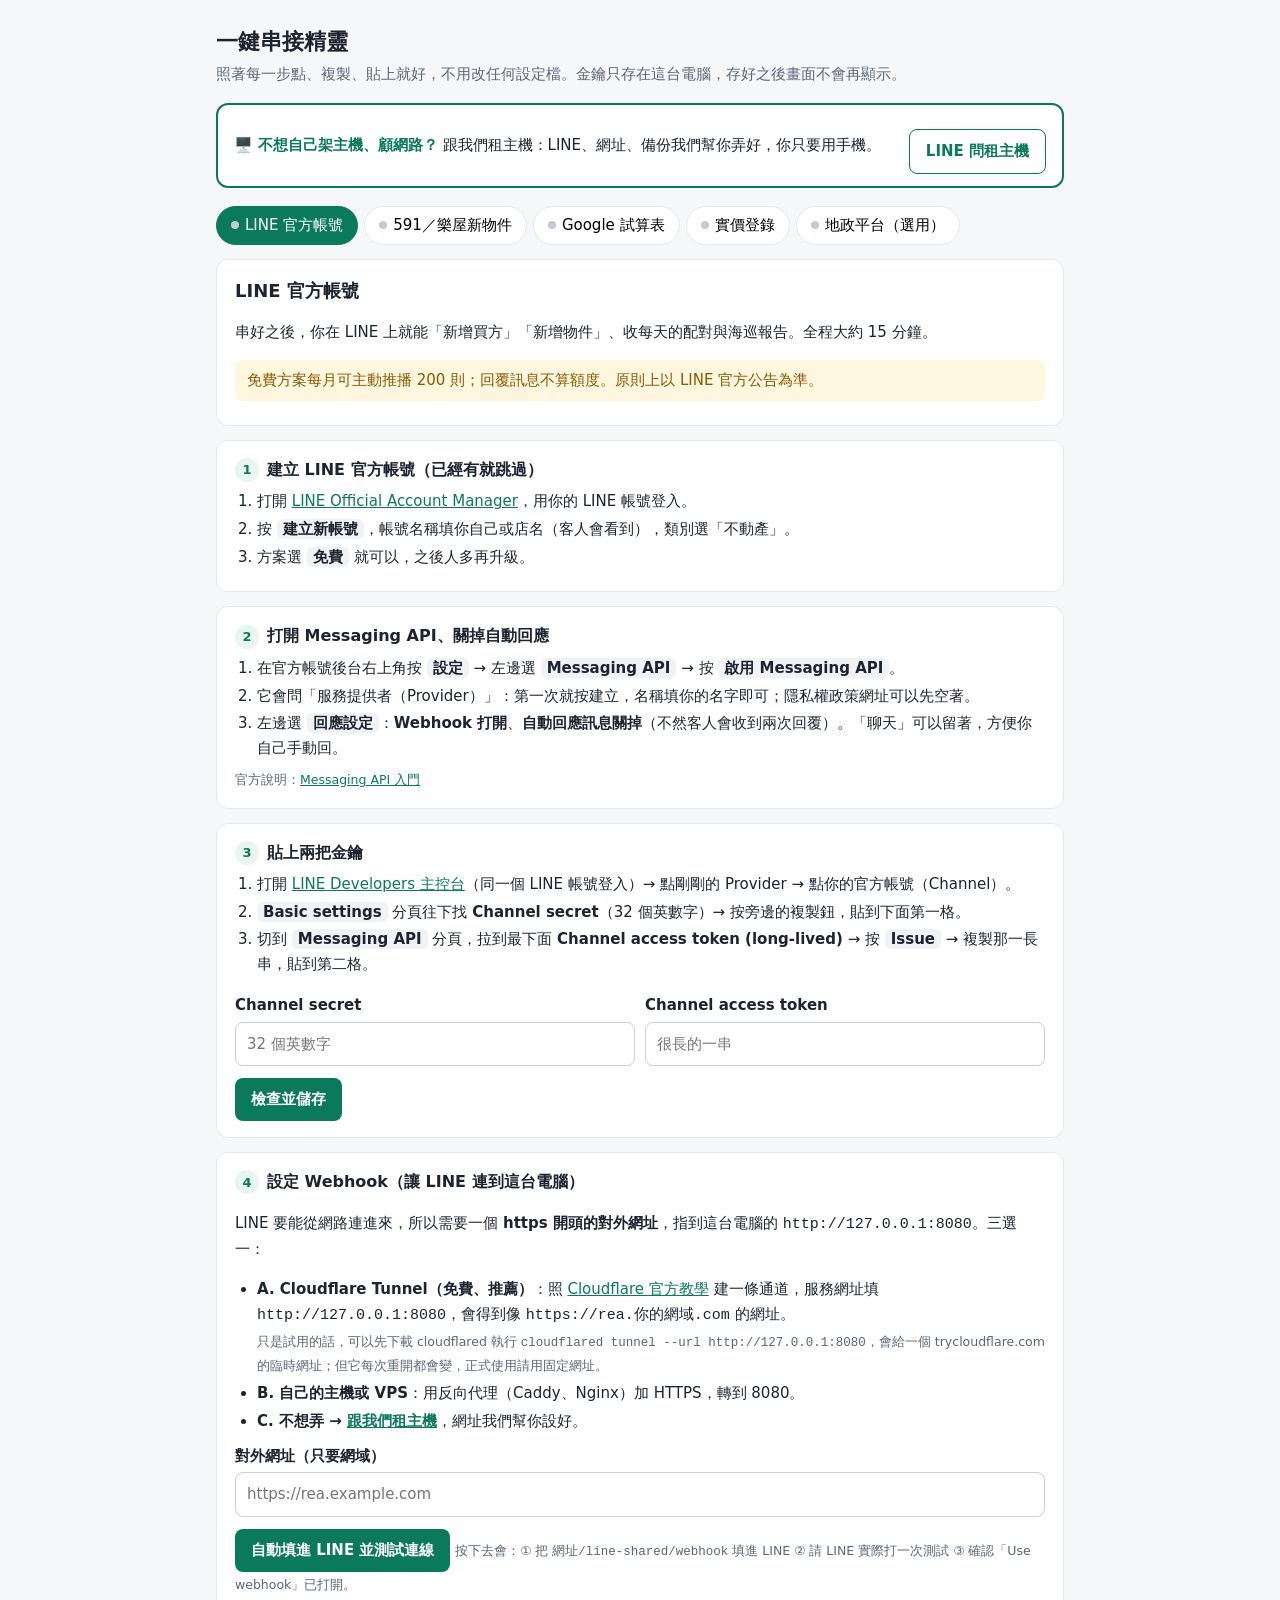
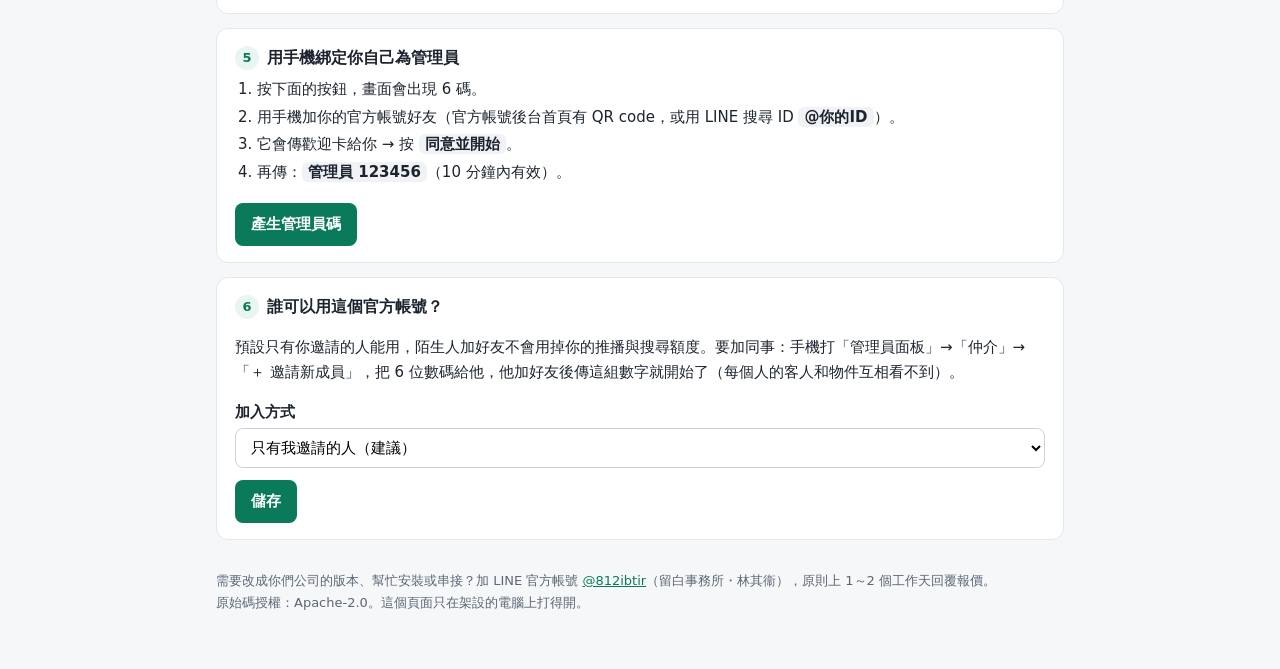
==== web/setup.html @ c6d4bff8 "首次公開版本（2026-10-27） Co-Authored-By: Claude Opus 5.5 <noreply@anthropic.com>" ====
<!doctype html>
<html lang="zh-Hant">
<head>
<meta charset="utf-8">
<meta name="viewport" content="width=device-width, initial-scale=1">
<title>房仲自動化神器｜一鍵串接精靈</title>
<style>
:root{--bg:#f6f7f9;--card:#fff;--ink:#1d2430;--mute:#5b6676;--line:#e3e7ee;--brand:#0b7a5a;--brand2:#e8f5f0;--bad:#b42318;--badbg:#fdecea;--warn:#8a5a00;--warnbg:#fff6e0}
*{box-sizing:border-box}
body{margin:0;background:var(--bg);color:var(--ink);font:15px/1.65 "Noto Sans TC","Microsoft JhengHei","PingFang TC",system-ui,sans-serif}
.wrap{max-width:880px;margin:0 auto;padding:20px 16px 60px}
h1{font-size:22px;margin:4px 0 2px}
.sub{color:var(--mute);margin:0 0 16px}
.rent{background:#fff;border:2px solid var(--brand);border-radius:12px;padding:12px 16px;display:flex;gap:12px;align-items:center;flex-wrap:wrap;margin-bottom:18px}
.rent b{color:var(--brand)}
.rent a{margin-left:auto}
nav{display:flex;gap:6px;flex-wrap:wrap;margin-bottom:14px}
nav button{border:1px solid var(--line);background:#fff;border-radius:999px;padding:6px 14px;cursor:pointer;font:inherit}
nav button.on{background:var(--brand);color:#fff;border-color:var(--brand)}
nav .dot{display:inline-block;width:8px;height:8px;border-radius:50%;background:#c4cad4;margin-right:6px;vertical-align:middle}
nav .dot.ok{background:#22a06b}
section{display:none}
section.on{display:block}
.card{background:var(--card);border:1px solid var(--line);border-radius:12px;padding:16px 18px;margin-bottom:14px}
.card h2{font-size:18px;margin:0 0 6px}
.card h3{font-size:16px;margin:0 0 6px;display:flex;align-items:center;gap:8px}
.num{display:inline-flex;width:24px;height:24px;border-radius:50%;background:var(--brand2);color:var(--brand);font-weight:700;align-items:center;justify-content:center;font-size:13px;flex:none}
.done .num{background:#22a06b;color:#fff}
ol,ul{padding-left:22px;margin:6px 0}
li{margin:3px 0}
.path{background:#f0f2f5;border-radius:6px;padding:1px 6px;font-weight:600;white-space:nowrap}
label{display:block;font-weight:600;margin:10px 0 4px}
input,select{width:100%;padding:9px 11px;border:1px solid #c9d0da;border-radius:8px;font:inherit;background:#fff}
input:focus,select:focus{outline:2px solid var(--brand);border-color:var(--brand)}
.row{display:flex;gap:10px;flex-wrap:wrap}
.row>*{flex:1 1 220px}
.btn{display:inline-block;margin-top:12px;background:var(--brand);color:#fff;border:0;border-radius:8px;padding:9px 16px;font:inherit;font-weight:600;cursor:pointer;text-decoration:none}
.btn.ghost{background:#fff;color:var(--brand);border:1px solid var(--brand)}
.btn.danger{background:#fff;color:var(--bad);border:1px solid #e5b5b0}
.btn:disabled{opacity:.55;cursor:wait}
.res{margin-top:12px;border-radius:8px;padding:10px 12px;display:none}
.res.ok{display:block;background:#e7f6ee;color:#0f5132}
.res.bad{display:block;background:var(--badbg);color:var(--bad)}
.res.info{display:block;background:var(--warnbg);color:var(--warn)}
.saved{color:#0f5132;font-weight:600}
.note{background:var(--warnbg);color:var(--warn);border-radius:8px;padding:8px 12px;margin:8px 0}
.code{font-size:30px;letter-spacing:6px;font-weight:700;color:var(--brand)}
.counties{display:grid;grid-template-columns:repeat(auto-fill,minmax(92px,1fr));gap:4px}
.counties label{font-weight:400;margin:0;display:flex;gap:6px;align-items:center}
.counties input{width:auto}
table{border-collapse:collapse;width:100%;font-size:14px}
th,td{border-bottom:1px solid var(--line);padding:6px;text-align:left}
.tablebox{overflow-x:auto}
small{color:var(--mute)}
a{color:var(--brand)}
footer{color:var(--mute);font-size:13px;margin-top:30px}
</style>
</head>
<body>
<div class="wrap">
  <h1>一鍵串接精靈</h1>
  <p class="sub">照著每一步點、複製、貼上就好，不用改任何設定檔。金鑰只存在這台電腦，存好之後畫面不會再顯示。</p>

  <div class="rent">
    <div>🖥️ <b>不想自己架主機、顧網路？</b> 跟我們租主機：LINE、網址、備份我們幫你弄好，你只要用手機。</div>
    <a class="btn ghost" id="rentLink" href="https://lin.ee/pdYGARu" target="_blank" rel="noopener">LINE 問租主機</a>
  </div>

  <div class="card" id="health" hidden style="border-color:#e5b5b0;background:var(--badbg)">
    <h2 style="color:var(--bad)">⚠️ 有串接出問題了</h2>
    <div id="health-list"></div>
  </div>

  <nav id="tabs">
    <button data-t="line" class="on"><span class="dot" id="d-line"></span>LINE 官方帳號</button>
    <button data-t="search"><span class="dot" id="d-search"></span>591／樂屋新物件</button>
    <button data-t="gsheet"><span class="dot" id="d-gsheet"></span>Google 試算表</button>
    <button data-t="lvr"><span class="dot" id="d-lvr"></span>實價登錄</button>
    <button data-t="moi"><span class="dot" id="d-moi"></span>地政平台（選用）</button>
  </nav>

  <!-- ═══════════ LINE ═══════════ -->
  <section id="s-line" class="on">
    <div class="card"><h2>LINE 官方帳號</h2>
      <p>串好之後，你在 LINE 上就能「新增買方」「新增物件」、收每天的配對與海巡報告。全程大約 15 分鐘。</p>
      <p class="note">免費方案每月可主動推播 200 則；回覆訊息不算額度。原則上以 LINE 官方公告為準。</p>
    </div>

    <div class="card" id="c-l1"><h3><span class="num">1</span>建立 LINE 官方帳號（已經有就跳過）</h3>
      <ol>
        <li>打開 <a href="https://manager.line.biz/" target="_blank" rel="noopener">LINE Official Account Manager</a>，用你的 LINE 帳號登入。</li>
        <li>按 <span class="path">建立新帳號</span>，帳號名稱填你自己或店名（客人會看到），類別選「不動產」。</li>
        <li>方案選 <span class="path">免費</span> 就可以，之後人多再升級。</li>
      </ol>
    </div>

    <div class="card" id="c-l2"><h3><span class="num">2</span>打開 Messaging API、關掉自動回應</h3>
      <ol>
        <li>在官方帳號後台右上角按 <span class="path">設定</span> → 左邊選 <span class="path">Messaging API</span> → 按 <span class="path">啟用 Messaging API</span>。</li>
        <li>它會問「服務提供者（Provider）」：第一次就按建立，名稱填你的名字即可；隱私權政策網址可以先空著。</li>
        <li>左邊選 <span class="path">回應設定</span>：<b>Webhook 打開</b>、<b>自動回應訊息關掉</b>（不然客人會收到兩次回覆）。「聊天」可以留著，方便你自己手動回。</li>
      </ol>
      <small>官方說明：<a href="https://developers.line.biz/zh-hant/docs/messaging-api/getting-started/" target="_blank" rel="noopener">Messaging API 入門</a></small>
    </div>

    <div class="card" id="c-l3"><h3><span class="num">3</span>貼上兩把金鑰</h3>
      <ol>
        <li>打開 <a href="https://developers.line.biz/console/" target="_blank" rel="noopener">LINE Developers 主控台</a>（同一個 LINE 帳號登入）→ 點剛剛的 Provider → 點你的官方帳號（Channel）。</li>
        <li><span class="path">Basic settings</span> 分頁往下找 <b>Channel secret</b>（32 個英數字）→ 按旁邊的複製鈕，貼到下面第一格。</li>
        <li>切到 <span class="path">Messaging API</span> 分頁，拉到最下面 <b>Channel access token (long-lived)</b> → 按 <span class="path">Issue</span> → 複製那一長串，貼到第二格。</li>
      </ol>
      <div class="row">
        <div><label for="l-secret">Channel secret</label><input id="l-secret" type="password" autocomplete="off" spellcheck="false" placeholder="32 個英數字"></div>
        <div><label for="l-token">Channel access token</label><input id="l-token" type="password" autocomplete="off" spellcheck="false" placeholder="很長的一串"></div>
      </div>
      <div id="l-keys-saved" class="saved" hidden>✓ 金鑰已存在這台電腦（不顯示內容）。要換新的就直接貼上再按一次。</div>
      <button class="btn" data-act="lineKeys">檢查並儲存</button>
      <div class="res" id="r-lineKeys"></div>
    </div>

    <div class="card" id="c-l4"><h3><span class="num">4</span>設定 Webhook（讓 LINE 連到這台電腦）</h3>
      <p>LINE 要能從網路連進來，所以需要一個 <b>https 開頭的對外網址</b>，指到這台電腦的 <code>http://127.0.0.1:8080</code>。三選一：</p>
      <ul>
        <li><b>A. Cloudflare Tunnel（免費、推薦）</b>：照 <a href="https://developers.cloudflare.com/cloudflare-one/connections/connect-networks/get-started/create-remote-tunnel/" target="_blank" rel="noopener">Cloudflare 官方教學</a> 建一條通道，服務網址填 <code>http://127.0.0.1:8080</code>，會得到像 <code>https://rea.你的網域.com</code> 的網址。<br><small>只是試用的話，可以先下載 cloudflared 執行 <code>cloudflared tunnel --url http://127.0.0.1:8080</code>，會給一個 trycloudflare.com 的臨時網址；但它每次重開都會變，正式使用請用固定網址。</small></li>
        <li><b>B. 自己的主機或 VPS</b>：用反向代理（Caddy、Nginx）加 HTTPS，轉到 8080。</li>
        <li><b>C. 不想弄 → <a href="https://lin.ee/pdYGARu" target="_blank" rel="noopener">跟我們租主機</a></b>，網址我們幫你設好。</li>
      </ul>
      <label for="l-base">對外網址（只要網域）</label>
      <input id="l-base" placeholder="https://rea.example.com" spellcheck="false">
      <button class="btn" data-act="lineWebhook">自動填進 LINE 並測試連線</button>
      <div class="res" id="r-lineWebhook"></div>
      <small>按下去會：① 把 <code>網址/line-shared/webhook</code> 填進 LINE ② 請 LINE 實際打一次測試 ③ 確認「Use webhook」已打開。</small>
    </div>

    <div class="card" id="c-l5"><h3><span class="num">5</span>用手機綁定你自己為管理員</h3>
      <ol>
        <li>按下面的按鈕，畫面會出現 6 碼。</li>
        <li>用手機加你的官方帳號好友（官方帳號後台首頁有 QR code，或用 LINE 搜尋 ID <span id="l-basic" class="path">@你的ID</span>）。</li>
        <li>它會傳歡迎卡給你 → 按 <span class="path">同意並開始</span>。</li>
        <li>再傳：<span class="path">管理員 <span id="l-code-inline">123456</span></span>（10 分鐘內有效）。</li>
      </ol>
      <button class="btn" data-act="lineClaim">產生管理員碼</button>
      <div class="res" id="r-lineClaim"></div>
    </div>

    <div class="card" id="c-l6"><h3><span class="num">6</span>誰可以用這個官方帳號？</h3>
      <p>預設只有你邀請的人能用，陌生人加好友不會用掉你的推播與搜尋額度。要加同事：手機打「管理員面板」→「仲介」→「＋ 邀請新成員」，把 6 位數碼給他，他加好友後傳這組數字就開始了（每個人的客人和物件互相看不到）。</p>
      <label for="l-signup">加入方式</label>
      <select id="l-signup"><option value="invite">只有我邀請的人（建議）</option><option value="open">任何加好友的人都能按「同意並開始」</option></select>
      <button class="btn" data-act="lineSignup">儲存</button>
      <div class="res" id="r-lineSignup"></div>
    </div>
  </section>

  <!-- ═══════════ 591 / 樂屋 ═══════════ -->
  <section id="s-search">
    <div class="card"><h2>591／樂屋等平台的新物件、想買房的貼文</h2>
      <p>591、樂屋等平台的條款<b>禁止爬蟲</b>，所以我們不直接抓網站，而是用「搜尋服務的官方 API」找最近一天新出現的公開頁面，只拿標題、摘要、網址，你點連結回原站看。這也是每天「今日報告」自動海巡的來源。</p>
      <p>不串也能用：LINE 上的「今日海巡」會給你一鍵開啟的搜尋連結，只是要自己點。</p>
    </div>
    <div class="card"><h3><span class="num">1</span>申請搜尋服務 API key（二選一）</h3>
      <ul>
        <li><b>Brave Search API</b>：到 <a href="https://api-dashboard.search.brave.com/" target="_blank" rel="noopener">Brave Search API 後台</a> 註冊 → 選免費或入門方案（需綁卡，有每月免費額度）→ <span class="path">API Keys</span> → <span class="path">Add API key</span> → 複製。</li>
        <li><b>Serper（Google 結果）</b>：到 <a href="https://serper.dev/" target="_blank" rel="noopener">serper.dev</a> 用 Email 註冊（註冊送免費查詢次數）→ 左邊 <span class="path">API Key</span> → 複製。</li>
      </ul>
      <small>費用與額度以各服務官網為準。系統預設全站每天最多 200 次查詢，額度用完當天自動停，不會一直扣。</small>
    </div>
    <div class="card"><h3><span class="num">2</span>貼上並測試</h3>
      <div class="row">
        <div><label for="s-provider">搜尋服務</label><select id="s-provider"><option value="brave">Brave Search API</option><option value="serper">Serper（Google）</option></select></div>
        <div><label for="s-key">API key</label><input id="s-key" type="password" autocomplete="off" spellcheck="false"></div>
      </div>
      <div id="s-saved" class="saved" hidden>✓ 已串接（不顯示金鑰）。</div>
      <button class="btn" data-act="search">測試並儲存</button>
      <button class="btn danger" data-clear="search">取消串接</button>
      <div class="res" id="r-search"></div>
      <small>測試時會實際查一次「591 最近一週的出售電梯大樓」，用掉 1 次額度。</small>
    </div>
  </section>

  <!-- ═══════════ Google Sheet ═══════════ -->
  <section id="s-gsheet">
    <div class="card"><h2>Google 試算表（客戶需求、物件清單）</h2>
      <p>你習慣用試算表記客人需求、自己的物件，就串進來：每天自動同步一次，LINE 上的配對就會用到。只讀不寫，不會改你的表。</p>
      <p class="note">試算表要開「知道連結的任何人可以檢視」。所以<b>表裡請只放需求條件和代號</b>（例：王先生→A001），不要放電話、身分證、地址——就算放了，系統也不會匯入這些欄位。</p>
    </div>
    <div class="card"><h3><span class="num">1</span>照範本建表</h3>
      <ol>
        <li>下載範本：<a href="/setup/template/customers.csv">客戶需求範本</a>、<a href="/setup/template/listings.csv">物件範本</a>。</li>
        <li>到 <a href="https://sheets.new" target="_blank" rel="noopener">Google 試算表</a> 開新表 → <span class="path">檔案</span> → <span class="path">匯入</span> → 上傳範本 → 「取代目前的工作表」。</li>
        <li>照第一列的欄位填你的資料（範本第二列是假資料，可以刪）。</li>
        <li>右上角 <span class="path">共用</span> → 一般存取權改成 <span class="path">知道連結的任何人</span>、角色 <span class="path">檢視者</span> → <span class="path">完成</span>。</li>
        <li>複製瀏覽器網址列整串，貼到下面。</li>
      </ol>
    </div>
    <div class="card"><h3><span class="num">2</span>貼上網址並檢查</h3>
      <label for="g-customers">客戶需求試算表網址</label>
      <input id="g-customers" type="password" autocomplete="off" spellcheck="false" placeholder="https://docs.google.com/spreadsheets/d/…/edit">
      <div id="g-customers-saved" class="saved" hidden>✓ 已串接（網址不顯示）。</div>
      <button class="btn" data-act="gsheetCustomers">檢查並儲存</button>
      <button class="btn ghost" data-act="gsheetSyncCustomers">立即同步</button>
      <div class="res" id="r-gsheetCustomers"></div>
      <label for="g-listings">物件試算表網址（選填）</label>
      <input id="g-listings" type="password" autocomplete="off" spellcheck="false" placeholder="https://docs.google.com/spreadsheets/d/…/edit">
      <div id="g-listings-saved" class="saved" hidden>✓ 已串接（網址不顯示）。</div>
      <button class="btn" data-act="gsheetListings">檢查並儲存</button>
      <button class="btn ghost" data-act="gsheetSyncListings">立即同步</button>
      <div class="res" id="r-gsheetListings"></div>
      <div><button class="btn danger" data-clear="gsheet">取消試算表串接</button></div>
      <small>「立即同步」要先完成 LINE 第 5 步（資料會放進管理員的資料夾）。物件表是「目前所有物件」的完整清單：表裡刪掉的物件會當成下架。</small>
    </div>
  </section>

  <!-- ═══════════ 實價登錄 ═══════════ -->
  <section id="s-lvr">
    <div class="card"><h2>內政部實價登錄（免金鑰、免費）</h2>
      <p>政府開放資料，不用申請。選你常跑的縣市，系統會下載最近一季的買賣資料，讓你查行政區的成交概況（筆數、單價中位數、最近幾筆）。只做概況，不做估價。</p>
      <small>資料來源：<a href="https://plvr.land.moi.gov.tw/DownloadOpenData" target="_blank" rel="noopener">內政部不動產交易實價查詢服務網・開放資料</a>（政府資料開放授權條款）。</small>
    </div>
    <div class="card"><h3><span class="num">1</span>選縣市並測試</h3>
      <div class="counties" id="lvr-counties"></div>
      <button class="btn" data-act="lvr">測試並儲存</button>
      <div class="res" id="r-lvr"></div>
    </div>
    <div class="card"><h3><span class="num">2</span>查行政區成交概況</h3>
      <div class="row">
        <div><label for="lq-county">縣市</label><select id="lq-county"></select></div>
        <div><label for="lq-district">行政區</label><select id="lq-district"><option value="">先選縣市</option></select></div>
      </div>
      <button class="btn" data-act="lvrQuery">查詢</button>
      <div class="res" id="r-lvrQuery"></div>
      <div class="tablebox" id="lq-table"></div>
    </div>
  </section>

  <!-- ═══════════ 地政平台 ═══════════ -->
  <section id="s-moi">
    <div class="card"><h2>內政部地政整合資訊服務共享協作平台（選用、按筆付費）</h2>
      <p>用地號查官方的<b>土地標示部</b>（面積、使用分區、公告現值等），不含所有權人。每查一筆都會收費（目前約新臺幣 1 元／筆，原則上以平台公告為準），所以預設不開。</p>
      <p class="note">這裡串的是政府官方 API，用的是你自己申請的金鑰，費用算在你的平台帳戶。系統不代管任何人的自然人憑證，也不會自動調閱謄本。</p>
    </div>
    <div class="card"><h3><span class="num">1</span>申請金鑰</h3>
      <ol>
        <li>打開 <a href="https://cop.land.moi.gov.tw/" target="_blank" rel="noopener">地政整合資訊服務共享協作平台</a> → 註冊會員（公司行號、事務所或個人），完成 Email 驗證。</li>
        <li>登入後申請介接服務，選 <span class="path">土地標示部</span>（依地號查詢），使用目的填「不動產經紀業務之物件資料核對」。</li>
        <li>核准後，到平台的應用程式／金鑰管理頁取得 <b>Client ID</b> 和 <b>安全碼（Secret）</b>，並依平台規定儲值或繳費。</li>
      </ol>
      <small>畫面與流程可能調整，詳細步驟見 <code>docs/金鑰申請.md</code>。</small>
    </div>
    <div class="card"><h3><span class="num">2</span>貼上並驗證（不會扣錢）</h3>
      <div class="row">
        <div><label for="m-id">Client ID</label><input id="m-id" type="password" autocomplete="off" spellcheck="false"></div>
        <div><label for="m-secret">安全碼（Secret）</label><input id="m-secret" type="password" autocomplete="off" spellcheck="false"></div>
        <div><label for="m-limit">每天最多查幾筆（防止誤扣）</label><input id="m-limit" inputmode="numeric" value="20"></div>
      </div>
      <div id="m-saved" class="saved" hidden>✓ 已串接（不顯示金鑰）。</div>
      <button class="btn" data-act="moi">驗證並儲存</button>
      <button class="btn danger" data-clear="moi">取消串接</button>
      <div class="res" id="r-moi"></div>
    </div>
    <div class="card"><h3><span class="num">3</span>查一筆土地標示部</h3>
      <div class="row">
        <div><label for="mq-unit">地政事務所代碼（2 碼英文）</label><input id="mq-unit" placeholder="例：AA" maxlength="2"></div>
        <div><label for="mq-sec">段代碼（4 碼）</label><input id="mq-sec" placeholder="例：0001" maxlength="4"></div>
        <div><label for="mq-no">地號</label><input id="mq-no" placeholder="例：123-4"></div>
      </div>
      <button class="btn ghost" data-act="moiQuery">查詢（查過的不再收費）</button>
      <button class="btn" data-act="moiQueryConfirm" hidden id="mq-confirm">確認查詢（會收費 1 筆）</button>
      <div class="res" id="r-moiQuery"></div>
      <div class="tablebox" id="mq-table"></div>
    </div>
  </section>

  <footer>
    <span class="custom-ad">需要改成你們公司的版本、幫忙安裝或串接？加 LINE 官方帳號 <a href="https://line.me/R/ti/p/@812ibtir" target="_blank" rel="noopener">@812ibtir</a>（留白事務所・林其衞），原則上 1～2 個工作天回覆報價。</span><br>
    原始碼授權：Apache-2.0。這個頁面只在架設的電腦上打得開。
  </footer>
</div>

<script>
const COUNTIES = ["台北市","新北市","基隆市","桃園市","新竹市","新竹縣","苗栗縣","台中市","彰化縣","南投縣","雲林縣","嘉義市","嘉義縣","台南市","高雄市","屏東縣","宜蘭縣","花蓮縣","台東縣","澎湖縣","金門縣","連江縣"];
const $ = id => document.getElementById(id);
let pollTimer = null;

async function api(path, body) {
  const opt = body === undefined ? {} : {method: "POST", headers: {"Content-Type": "application/json", "X-Rea-Setup": "1"}, body: JSON.stringify(body)};
  const r = await fetch("/setup/api/" + path, opt);
  try { return await r.json(); } catch (e) { return {ok: false, msg: "服務沒有回應，請確認程式還在跑（" + r.status + "）"}; }
}

function show(id, res) {
  const el = $("r-" + id);
  el.className = "res " + (res.ok ? "ok" : "bad");
  el.textContent = "";
  const p = document.createElement("div");
  p.textContent = (res.ok ? "✓ " : "✗ ") + (res.msg || "");
  el.appendChild(p);
  if (res.fix && res.fix.length) {
    const t = document.createElement("div"); t.textContent = "怎麼修："; t.style.marginTop = "6px"; el.appendChild(t);
    const ol = document.createElement("ol");
    res.fix.forEach(f => { const li = document.createElement("li"); li.textContent = f; ol.appendChild(li); });
    el.appendChild(ol);
  }
}

async function run(btn, id, path, body, after) {
  btn.disabled = true; const old = btn.textContent; btn.textContent = "處理中…";
  try { const res = await api(path, body); show(id, res); if (after) after(res); await refresh(); }
  finally { btn.disabled = false; btn.textContent = old; }
}

const ACTS = {
  lineKeys: b => run(b, "lineKeys", "line/keys", {secret: $("l-secret").value, token: $("l-token").value},
                     r => { if (r.ok) { $("l-secret").value = ""; $("l-token").value = ""; if (r.data.basic_id) $("l-basic").textContent = r.data.basic_id; } }),
  lineSignup: b => run(b, "lineSignup", "line/signup", {mode: $("l-signup").value}),
  lineWebhook: b => run(b, "lineWebhook", "line/webhook", {public_base: $("l-base").value}),
  lineClaim: b => run(b, "lineClaim", "line/claim", {}, r => {
    if (!r.ok) return;
    $("l-code-inline").textContent = r.data.code;
    const el = $("r-lineClaim"); el.className = "res info"; el.textContent = "";
    const c = document.createElement("div"); c.className = "code"; c.textContent = r.data.code; el.appendChild(c);
    const t = document.createElement("div"); t.textContent = "用手機傳「管理員 " + r.data.code + "」給官方帳號。傳了之後這裡會自動打勾。"; el.appendChild(t);
    clearInterval(pollTimer); let n = 0;
    pollTimer = setInterval(async () => { n++; const s = await api("status"); paint(s);
      if (s.line.admin) { clearInterval(pollTimer); show("lineClaim", {ok: true, msg: "綁定完成！你已經是管理員，可以在 LINE 打「功能」開始用。"}); }
      if (n > 200) clearInterval(pollTimer); }, 3000);
  }),
  search: b => run(b, "search", "search/check", {provider: $("s-provider").value, key: $("s-key").value}, r => { if (r.ok) $("s-key").value = ""; }),
  gsheetCustomers: b => run(b, "gsheetCustomers", "gsheet/check", {kind: "customers", url: $("g-customers").value}, r => { if (r.ok) $("g-customers").value = ""; }),
  gsheetListings: b => run(b, "gsheetListings", "gsheet/check", {kind: "listings", url: $("g-listings").value}, r => { if (r.ok) $("g-listings").value = ""; }),
  gsheetSyncCustomers: b => run(b, "gsheetCustomers", "gsheet/sync", {kind: "customers"}),
  gsheetSyncListings: b => run(b, "gsheetListings", "gsheet/sync", {kind: "listings"}),
  lvr: b => run(b, "lvr", "lvr/check", {counties: [...document.querySelectorAll("#lvr-counties input:checked")].map(x => x.value).join("、")}),
  lvrQuery: b => run(b, "lvrQuery", "lvr/query", {county: $("lq-county").value, district: $("lq-district").value}, lvrResult),
  moi: b => run(b, "moi", "moi/check", {client_id: $("m-id").value, secret: $("m-secret").value, daily_limit: $("m-limit").value},
                r => { if (r.ok) { $("m-id").value = ""; $("m-secret").value = ""; } }),
  moiQuery: b => moiQ(b, false),
  moiQueryConfirm: b => moiQ(b, true),
};

function moiQ(b, confirm) {
  return run(b, "moiQuery", "moi/query", {unit: $("mq-unit").value, sec: $("mq-sec").value, no: $("mq-no").value, confirm},
    r => { $("mq-confirm").hidden = !(r.data && r.data.need_confirm); table("mq-table", r.ok ? Object.entries(r.data.fields || {}) : [], ["欄位", "值"]); });
}

function table(id, rows, head) {
  const box = $(id); box.textContent = "";
  if (!rows.length) return;
  const t = document.createElement("table"), tr = document.createElement("tr");
  head.forEach(h => { const th = document.createElement("th"); th.textContent = h; tr.appendChild(th); }); t.appendChild(tr);
  rows.forEach(r => { const tr = document.createElement("tr"); r.forEach(c => { const td = document.createElement("td"); td.textContent = c; tr.appendChild(td); }); t.appendChild(tr); });
  box.appendChild(t);
}

function lvrResult(r) {
  if (!r.ok) { table("lq-table", [], []); return; }
  if (r.data.districts) {
    const sel = $("lq-district"); sel.textContent = "";
    r.data.districts.forEach(d => { const o = document.createElement("option"); o.value = o.textContent = d; sel.appendChild(o); });
    table("lq-table", [], []); return;
  }
  table("lq-table", (r.data.recent || []).map(x => [x.date, x.type, x.place, x.ping, x.total_wan, x.unit_wan_per_ping]),
        ["交易日（民國）", "型態", "位置（政府原始資料）", "坪", "總價（萬）", "單價（萬/坪）"]);
}

function paint(s) {
  const f = s.fields;
  $("d-line").classList.toggle("ok", !!(s.line.keys && s.line.admin));
  $("d-search").classList.toggle("ok", !!s.search.key);
  $("d-gsheet").classList.toggle("ok", !!(s.gsheet.customers || s.gsheet.listings));
  $("d-lvr").classList.toggle("ok", !!s.lvr.counties);
  $("d-moi").classList.toggle("ok", !!s.moi.keys);
  $("l-keys-saved").hidden = !s.line.keys;
  $("c-l3").classList.toggle("done", !!s.line.keys);
  $("c-l4").classList.toggle("done", !!(s.line.keys && s.line.public_base && s.line.webhook_ok));
  $("c-l5").classList.toggle("done", !!s.line.admin);
  if (s.line.public_base && !$("l-base").value) $("l-base").value = s.line.public_base;
  $("s-saved").hidden = !s.search.key;
  if (s.search.provider) $("s-provider").value = s.search.provider;
  $("g-customers-saved").hidden = !s.gsheet.customers;
  $("g-listings-saved").hidden = !s.gsheet.listings;
  $("m-saved").hidden = !s.moi.keys;
  if (s.moi.daily_limit) $("m-limit").value = s.moi.daily_limit;
  const chosen = (s.lvr.counties || "").split("、").filter(Boolean);
  document.querySelectorAll("#lvr-counties input").forEach(x => { if (chosen.includes(x.value)) x.checked = true; });
  if (s.rent_url) $("rentLink").href = s.rent_url;
  if (s.signup_mode) $("l-signup").value = s.signup_mode;
  const NAMES = {line: "LINE 官方帳號", gsheet_customers: "Google 試算表（客戶）", gsheet_listings: "Google 試算表（物件）", search: "591／樂屋搜尋服務", moi: "地政平台"};
  const bad = Object.entries(s.health || {}).filter(([k, v]) => v && v.ok === false);
  const box = $("health-list"); box.textContent = "";
  bad.forEach(([k, v]) => { const d = document.createElement("div"); d.textContent = "・" + (NAMES[k] || k) + "：" + v.msg + "（" + (v.since || "").replace("T", " ").slice(0, 16) + " 起）"; box.appendChild(d); });
  $("health").hidden = !bad.length;
}

async function refresh() { paint(await api("status")); }

function init() {
  const box = $("lvr-counties"), sel = $("lq-county");
  COUNTIES.forEach(c => {
    const l = document.createElement("label"), i = document.createElement("input");
    i.type = "checkbox"; i.value = c; l.appendChild(i); l.appendChild(document.createTextNode(c)); box.appendChild(l);
    const o = document.createElement("option"); o.value = o.textContent = c; sel.appendChild(o);
  });
  sel.addEventListener("change", () => { $("lq-district").innerHTML = '<option value="">（按查詢載入行政區）</option>'; });
  sel.value = "台中市";
  document.querySelectorAll("#tabs button").forEach(b => b.addEventListener("click", () => {
    document.querySelectorAll("#tabs button").forEach(x => x.classList.toggle("on", x === b));
    document.querySelectorAll("section").forEach(s => s.classList.toggle("on", s.id === "s-" + b.dataset.t));
  }));
  document.querySelectorAll("[data-act]").forEach(b => b.addEventListener("click", () => ACTS[b.dataset.act](b)));
  document.querySelectorAll("[data-clear]").forEach(b => b.addEventListener("click", async () => {
    if (b.dataset.armed !== "1") { b.dataset.armed = "1"; b.textContent = "再按一次確定取消"; setTimeout(() => { b.dataset.armed = ""; b.textContent = "取消串接"; }, 4000); return; }
    b.dataset.armed = ""; const res = await api("clear", {group: b.dataset.clear}); alertBox(b, res); await refresh();
  }));
  refresh();
}
function alertBox(b, res) { const el = b.parentElement.querySelector(".res"); if (el) { show(el.id.slice(2), res); } }
init();
</script>
</body>
</html>
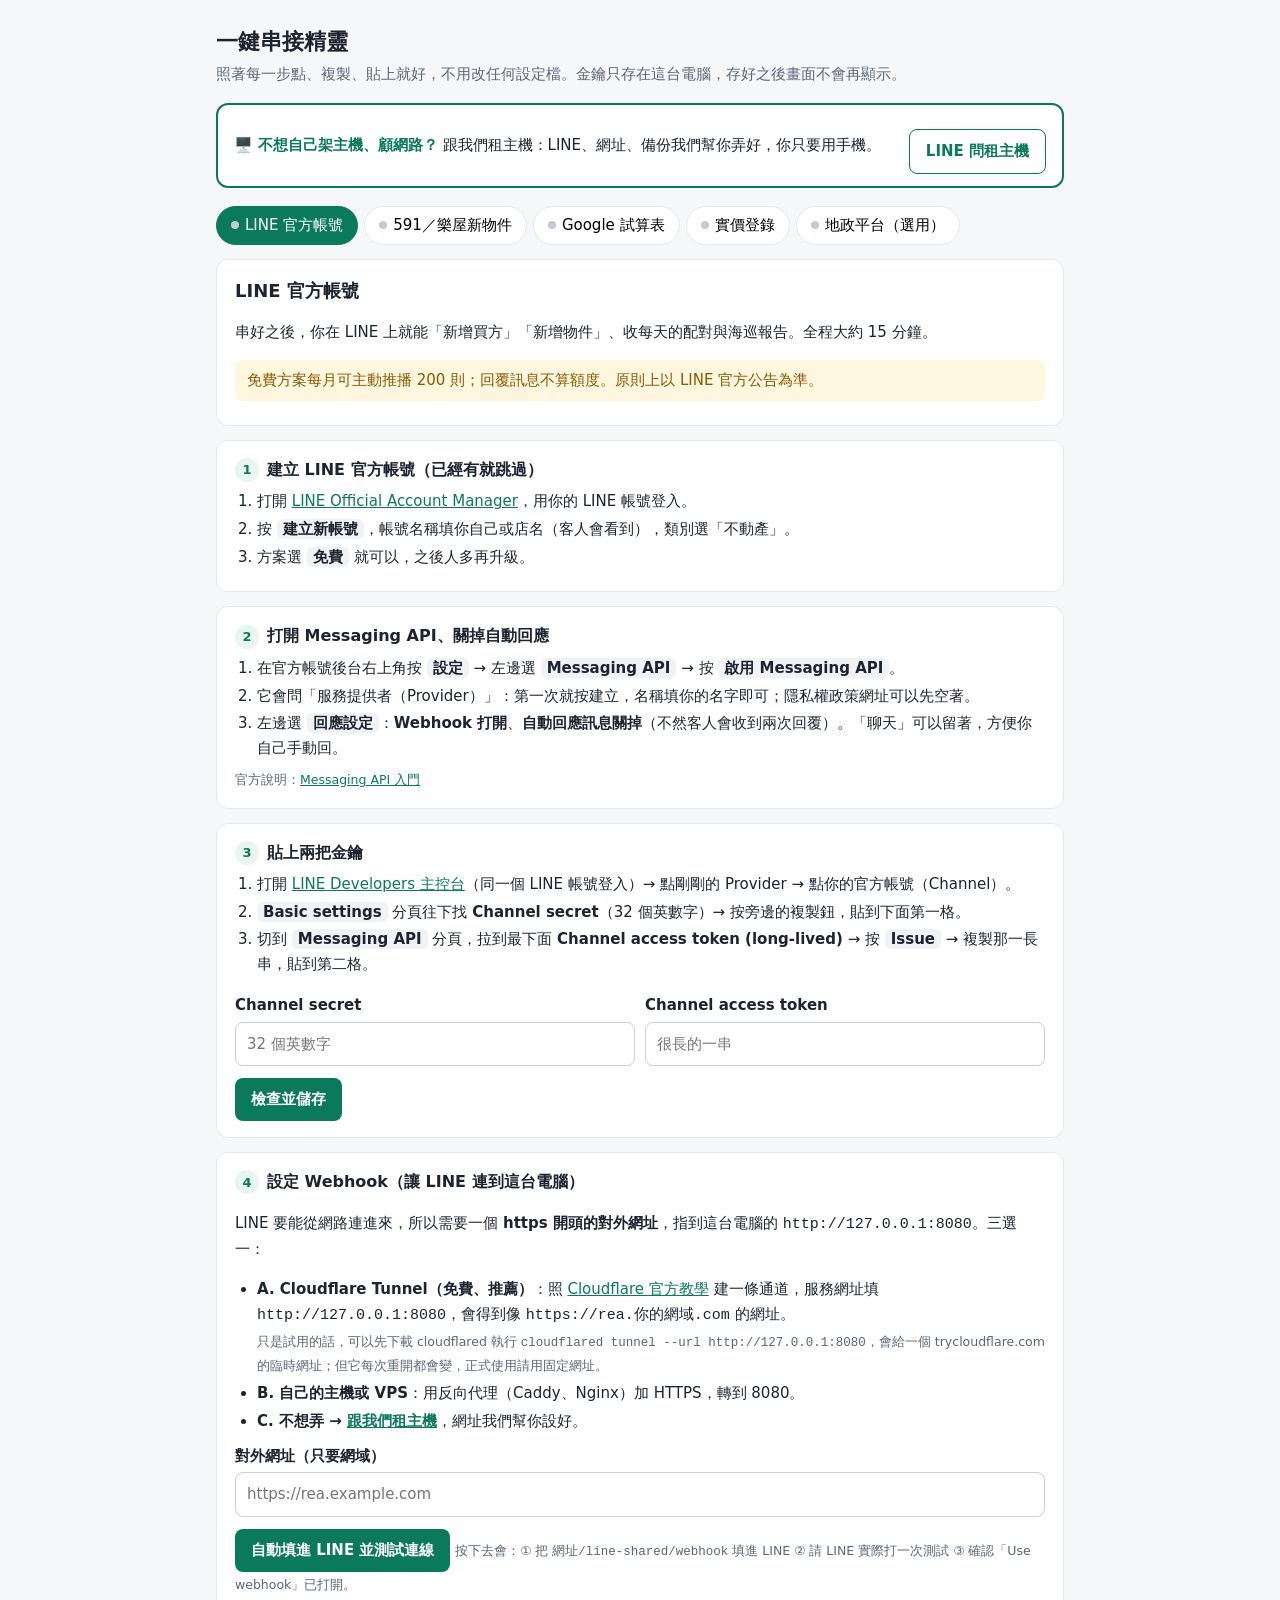
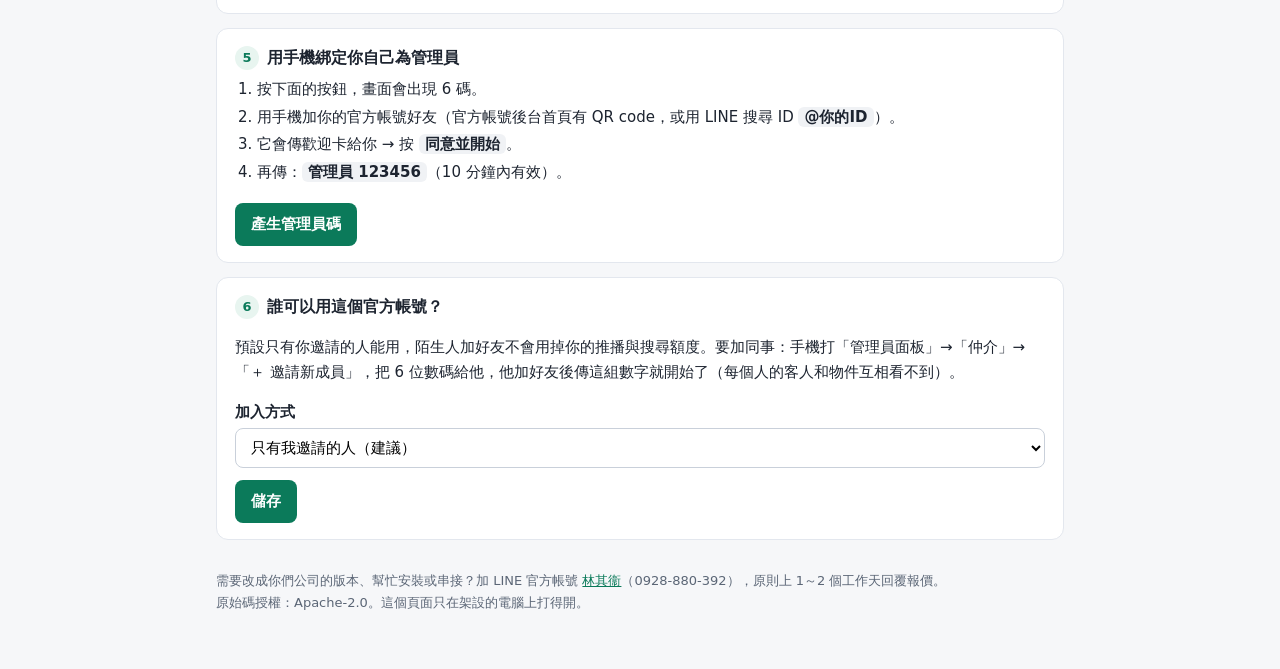
==== commit 5eb540b7: "客製化聯絡方式改為林其衞本人 LINE 與電話 0928-880-392 Co-Authored-By: Claude Opus 5.5 <noreply@anthropic.com>" ====
--- a/web/setup.html
+++ b/web/setup.html
@@ -63,7 +63,7 @@
 
   <div class="rent">
     <div>🖥️ <b>不想自己架主機、顧網路？</b> 跟我們租主機：LINE、網址、備份我們幫你弄好，你只要用手機。</div>
-    <a class="btn ghost" id="rentLink" href="https://lin.ee/pdYGARu" target="_blank" rel="noopener">LINE 問租主機</a>
+    <a class="btn ghost" id="rentLink" href="https://line.me/ti/p/xzHT2IywOM" target="_blank" rel="noopener">LINE 問租主機</a>
   </div>
 
   <div class="card" id="health" hidden style="border-color:#e5b5b0;background:var(--badbg)">
@@ -123,7 +123,7 @@
       <ul>
         <li><b>A. Cloudflare Tunnel（免費、推薦）</b>：照 <a href="https://developers.cloudflare.com/cloudflare-one/connections/connect-networks/get-started/create-remote-tunnel/" target="_blank" rel="noopener">Cloudflare 官方教學</a> 建一條通道，服務網址填 <code>http://127.0.0.1:8080</code>，會得到像 <code>https://rea.你的網域.com</code> 的網址。<br><small>只是試用的話，可以先下載 cloudflared 執行 <code>cloudflared tunnel --url http://127.0.0.1:8080</code>，會給一個 trycloudflare.com 的臨時網址；但它每次重開都會變，正式使用請用固定網址。</small></li>
         <li><b>B. 自己的主機或 VPS</b>：用反向代理（Caddy、Nginx）加 HTTPS，轉到 8080。</li>
-        <li><b>C. 不想弄 → <a href="https://lin.ee/pdYGARu" target="_blank" rel="noopener">跟我們租主機</a></b>，網址我們幫你設好。</li>
+        <li><b>C. 不想弄 → <a href="https://line.me/ti/p/xzHT2IywOM" target="_blank" rel="noopener">跟我們租主機</a></b>，網址我們幫你設好。</li>
       </ul>
       <label for="l-base">對外網址（只要網域）</label>
       <input id="l-base" placeholder="https://rea.example.com" spellcheck="false">
@@ -272,7 +272,7 @@
   </section>
 
   <footer>
-    <span class="custom-ad">需要改成你們公司的版本、幫忙安裝或串接？加 LINE 官方帳號 <a href="https://line.me/R/ti/p/@812ibtir" target="_blank" rel="noopener">@812ibtir</a>（留白事務所・林其衞），原則上 1～2 個工作天回覆報價。</span><br>
+    <span class="custom-ad">需要改成你們公司的版本、幫忙安裝或串接？加 LINE 官方帳號 <a href="https://line.me/ti/p/xzHT2IywOM" target="_blank" rel="noopener">林其衞</a>（0928-880-392），原則上 1～2 個工作天回覆報價。</span><br>
     原始碼授權：Apache-2.0。這個頁面只在架設的電腦上打得開。
   </footer>
 </div>
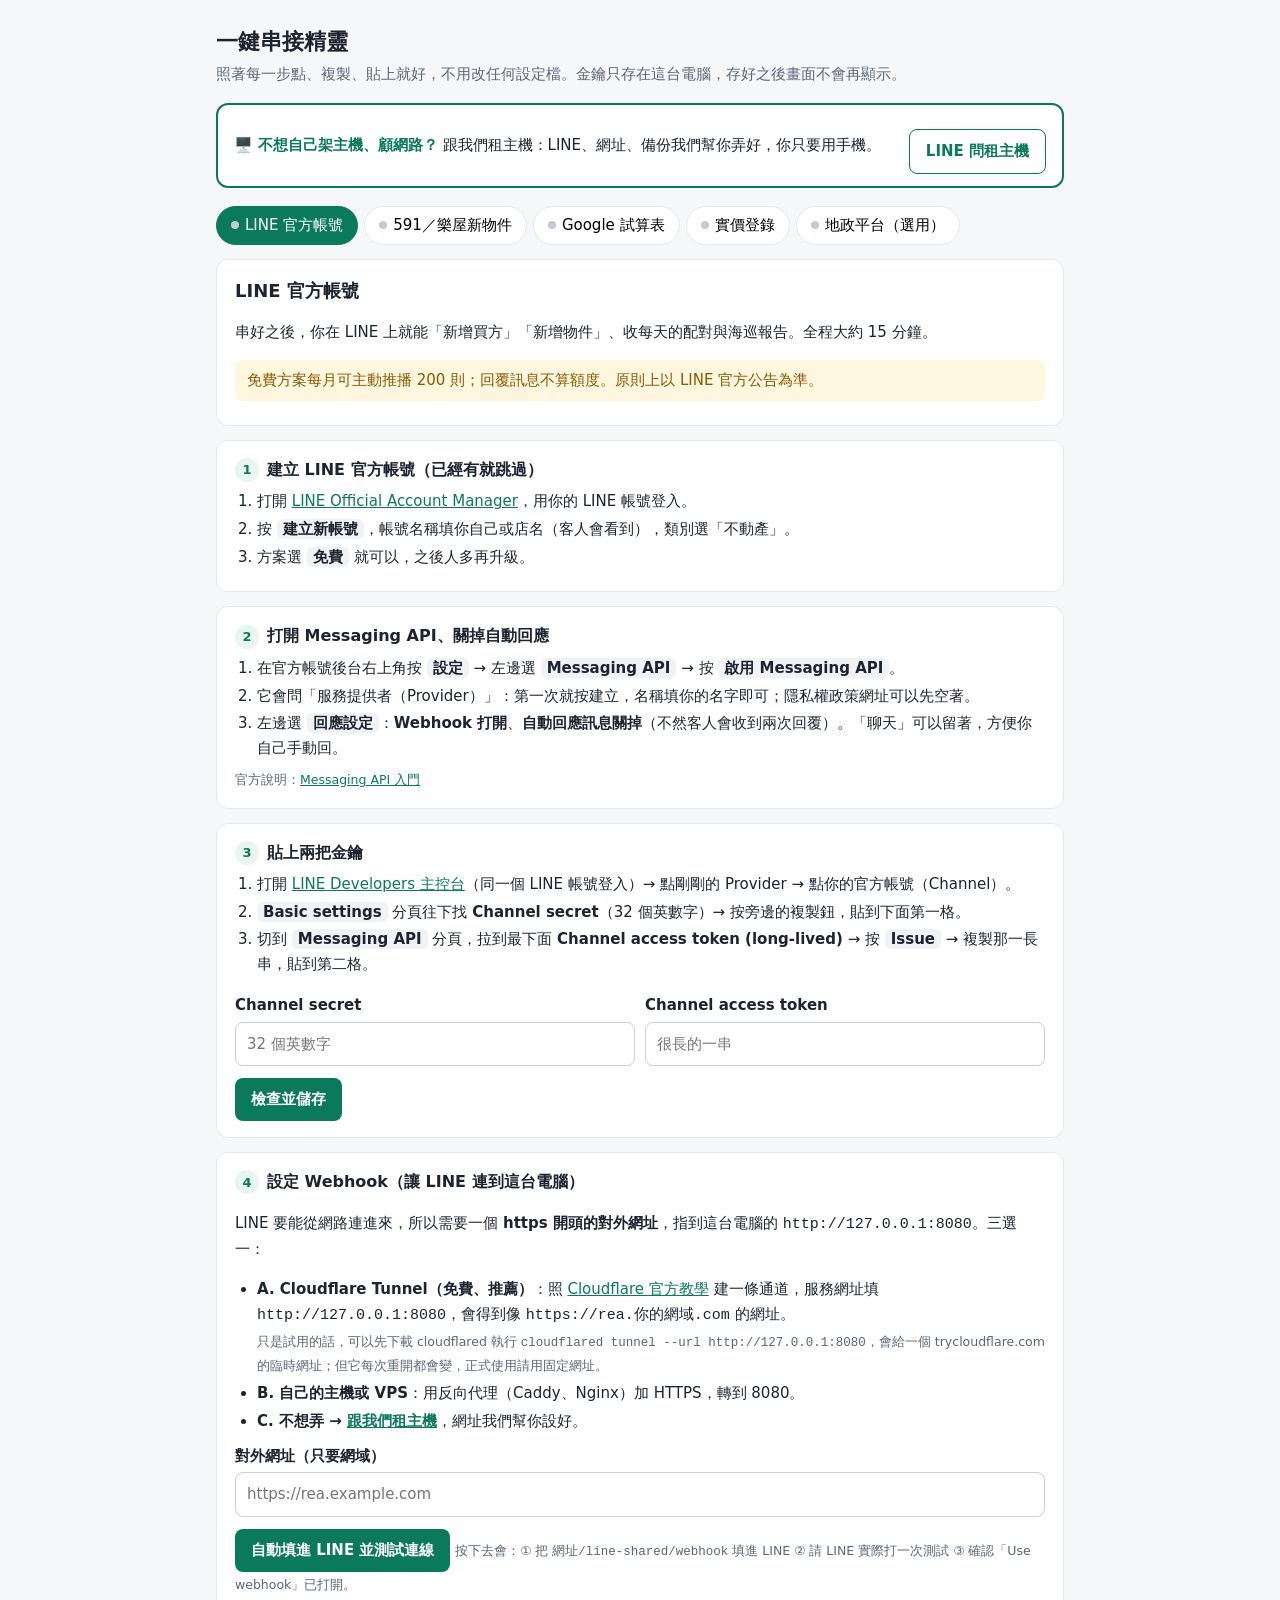
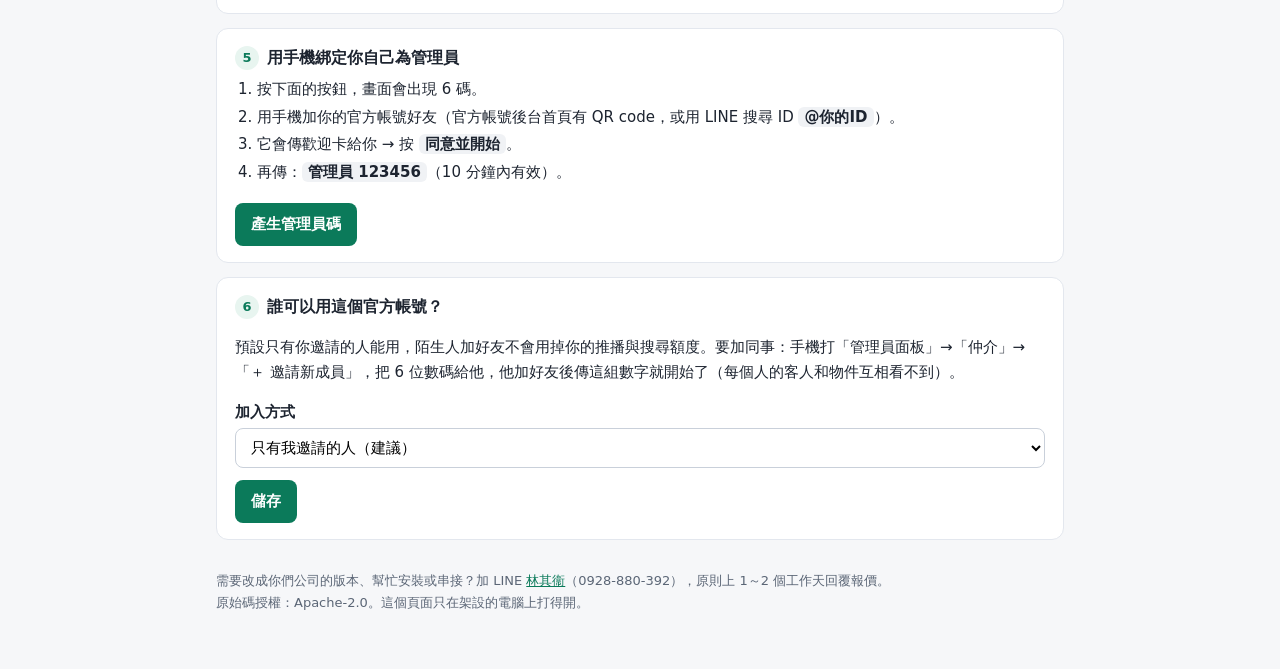
==== commit 598977c9: "聯絡方式：拿掉「官方帳號」字樣；防個資檢查放行作者公開電話 Co-Authored-By: Claude Opus 5.5 <noreply@anthropic.com>" ====
--- a/web/setup.html
+++ b/web/setup.html
@@ -272,7 +272,7 @@
   </section>
 
   <footer>
-    <span class="custom-ad">需要改成你們公司的版本、幫忙安裝或串接？加 LINE 官方帳號 <a href="https://line.me/ti/p/xzHT2IywOM" target="_blank" rel="noopener">林其衞</a>（0928-880-392），原則上 1～2 個工作天回覆報價。</span><br>
+    <span class="custom-ad">需要改成你們公司的版本、幫忙安裝或串接？加 LINE <a href="https://line.me/ti/p/xzHT2IywOM" target="_blank" rel="noopener">林其衞</a>（0928-880-392），原則上 1～2 個工作天回覆報價。</span><br>
     原始碼授權：Apache-2.0。這個頁面只在架設的電腦上打得開。
   </footer>
 </div>
